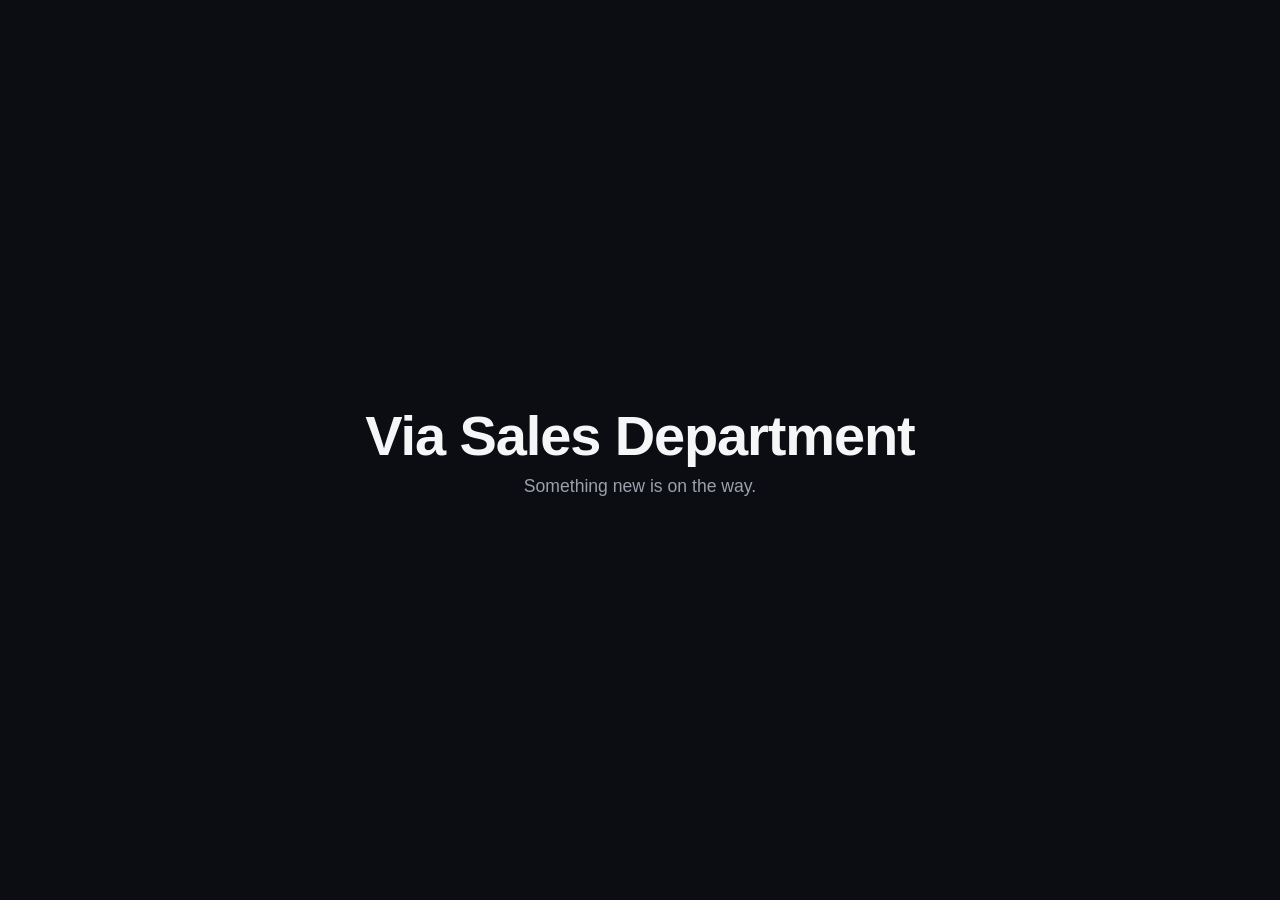
==== public/index.html @ f0879b27 "Scaffold usevia.io placeholder site with GitHub Pages deploy pipeline Plain static HTML/CSS placehol" ====
<!doctype html>
<html lang="en">
<head>
  <meta charset="utf-8" />
  <meta name="viewport" content="width=device-width, initial-scale=1" />
  <title>Via Sales Department</title>
  <meta name="description" content="Via Sales Department." />
  <link rel="stylesheet" href="styles.css" />
</head>
<body>
  <main class="hero">
    <h1>Via Sales Department</h1>
    <p class="tagline">Something new is on the way.</p>
  </main>
</body>
</html>
---- public/styles.css ----
:root {
  color-scheme: light dark;
  --bg: #0b0d12;
  --fg: #f5f6f8;
  --muted: #9aa1ac;
}

* {
  box-sizing: border-box;
}

body {
  margin: 0;
  min-height: 100vh;
  display: flex;
  align-items: center;
  justify-content: center;
  background: var(--bg);
  color: var(--fg);
  font-family: -apple-system, BlinkMacSystemFont, "Segoe UI", Roboto, Helvetica, Arial, sans-serif;
  text-align: center;
}

.hero {
  padding: 2rem;
}

h1 {
  font-size: clamp(2rem, 5vw, 3.5rem);
  margin: 0 0 0.5rem;
  letter-spacing: -0.02em;
}

.tagline {
  color: var(--muted);
  font-size: 1.1rem;
  margin: 0;
}
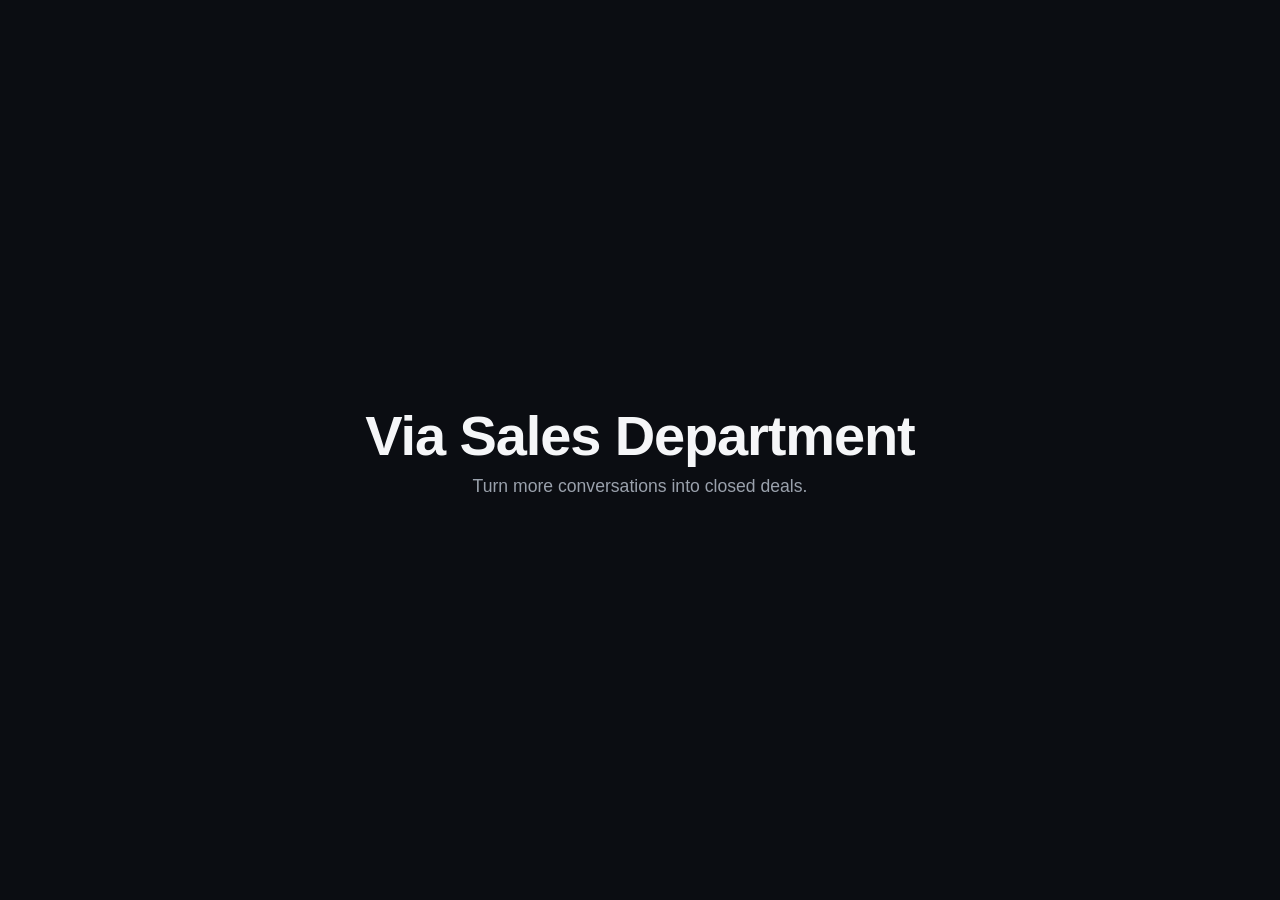
==== commit 6a836d11: "Add lightweight client-side A/B testing for landing page copy/CTAs Small dependency-free module (pub" ====
--- a/public/index.html
+++ b/public/index.html
@@ -10,7 +10,8 @@
 <body>
   <main class="hero">
     <h1>Via Sales Department</h1>
-    <p class="tagline">Something new is on the way.</p>
+    <p class="tagline" data-via-exp="tagline">Something new is on the way.</p>
   </main>
+  <script src="ab-test.js"></script>
 </body>
 </html>
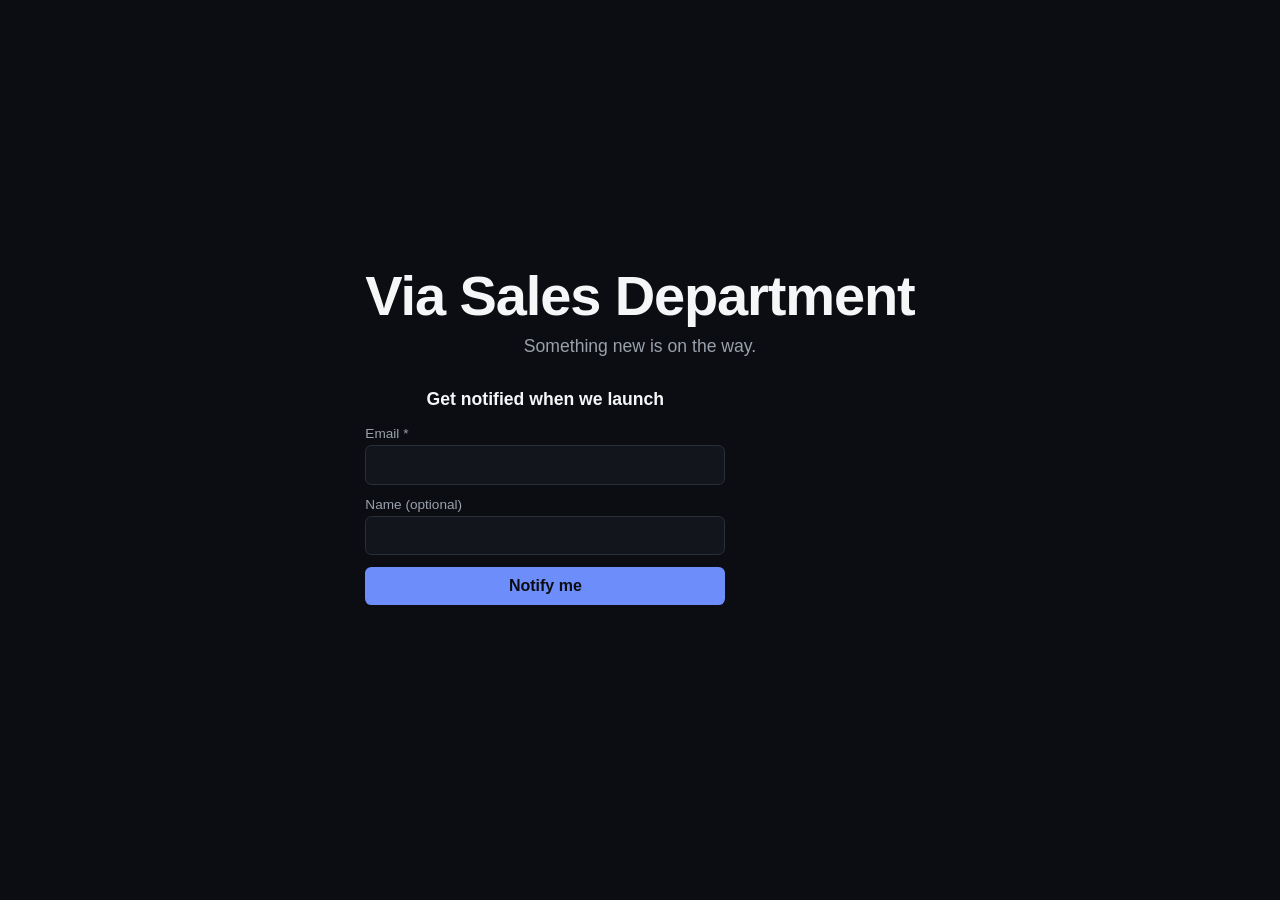
==== commit 93be70f7: "Add lead capture form with Formspree-backed delivery Adds an email/name signup form to the landing p" ====
--- a/public/index.html
+++ b/public/index.html
@@ -11,7 +11,28 @@
   <main class="hero">
     <h1>Via Sales Department</h1>
     <p class="tagline" data-via-exp="tagline">Something new is on the way.</p>
+
+    <section class="signup" aria-labelledby="signup-heading">
+      <h2 id="signup-heading">Get notified when we launch</h2>
+      <form id="lead-form" name="lead-form" method="POST" action="https://formspree.io/f/REPLACE_WITH_FORMSPREE_ID">
+        <div class="field">
+          <label for="lead-email">Email <span aria-hidden="true">*</span></label>
+          <input id="lead-email" name="email" type="email" autocomplete="email" required />
+        </div>
+        <div class="field">
+          <label for="lead-name">Name <span class="optional">(optional)</span></label>
+          <input id="lead-name" name="name" type="text" autocomplete="name" />
+        </div>
+        <!-- Honeypot: hidden from real users, bots tend to fill every field. -->
+        <input type="text" name="_gotcha" class="hp-field" tabindex="-1" autocomplete="off" aria-hidden="true" />
+        <input type="hidden" name="_subject" value="New usevia.io lead" />
+        <input type="hidden" name="_next" value="thank-you.html" />
+        <button type="submit">Notify me</button>
+        <p id="lead-form-status" class="form-status" role="status" aria-live="polite"></p>
+      </form>
+    </section>
   </main>
   <script src="ab-test.js"></script>
+  <script src="lead-form.js" defer></script>
 </body>
 </html>
--- a/public/styles.css
+++ b/public/styles.css
@@ -36,3 +36,91 @@
   font-size: 1.1rem;
   margin: 0;
 }
+
+/* Lead capture form (see lead-form.js) */
+
+.signup {
+  margin-top: 2rem;
+  max-width: 360px;
+  text-align: left;
+}
+
+.signup h2 {
+  font-size: 1.1rem;
+  margin: 0 0 1rem;
+  text-align: center;
+}
+
+.signup .field {
+  margin-bottom: 0.75rem;
+}
+
+.signup label {
+  display: block;
+  font-size: 0.85rem;
+  color: var(--muted);
+  margin-bottom: 0.25rem;
+}
+
+.signup .optional {
+  font-weight: normal;
+}
+
+.signup input[type="email"],
+.signup input[type="text"] {
+  width: 100%;
+  padding: 0.6rem 0.75rem;
+  border-radius: 0.4rem;
+  border: 1px solid #2a2f3a;
+  background: #12151c;
+  color: var(--fg);
+  font-size: 1rem;
+}
+
+.signup input:focus-visible {
+  outline: 2px solid #6d8dfa;
+  outline-offset: 1px;
+}
+
+.hp-field {
+  position: absolute;
+  left: -9999px;
+  width: 1px;
+  height: 1px;
+  overflow: hidden;
+}
+
+.signup button {
+  width: 100%;
+  padding: 0.65rem 1rem;
+  border-radius: 0.4rem;
+  border: none;
+  background: #6d8dfa;
+  color: #0b0d12;
+  font-weight: 600;
+  font-size: 1rem;
+  cursor: pointer;
+}
+
+.signup button:disabled {
+  opacity: 0.6;
+  cursor: default;
+}
+
+.form-status {
+  min-height: 1.2rem;
+  margin: 0.75rem 0 0;
+  font-size: 0.9rem;
+}
+
+.form-status--success {
+  color: #6fe3a1;
+}
+
+.form-status--error {
+  color: #f28b82;
+}
+
+.form-status--pending {
+  color: var(--muted);
+}
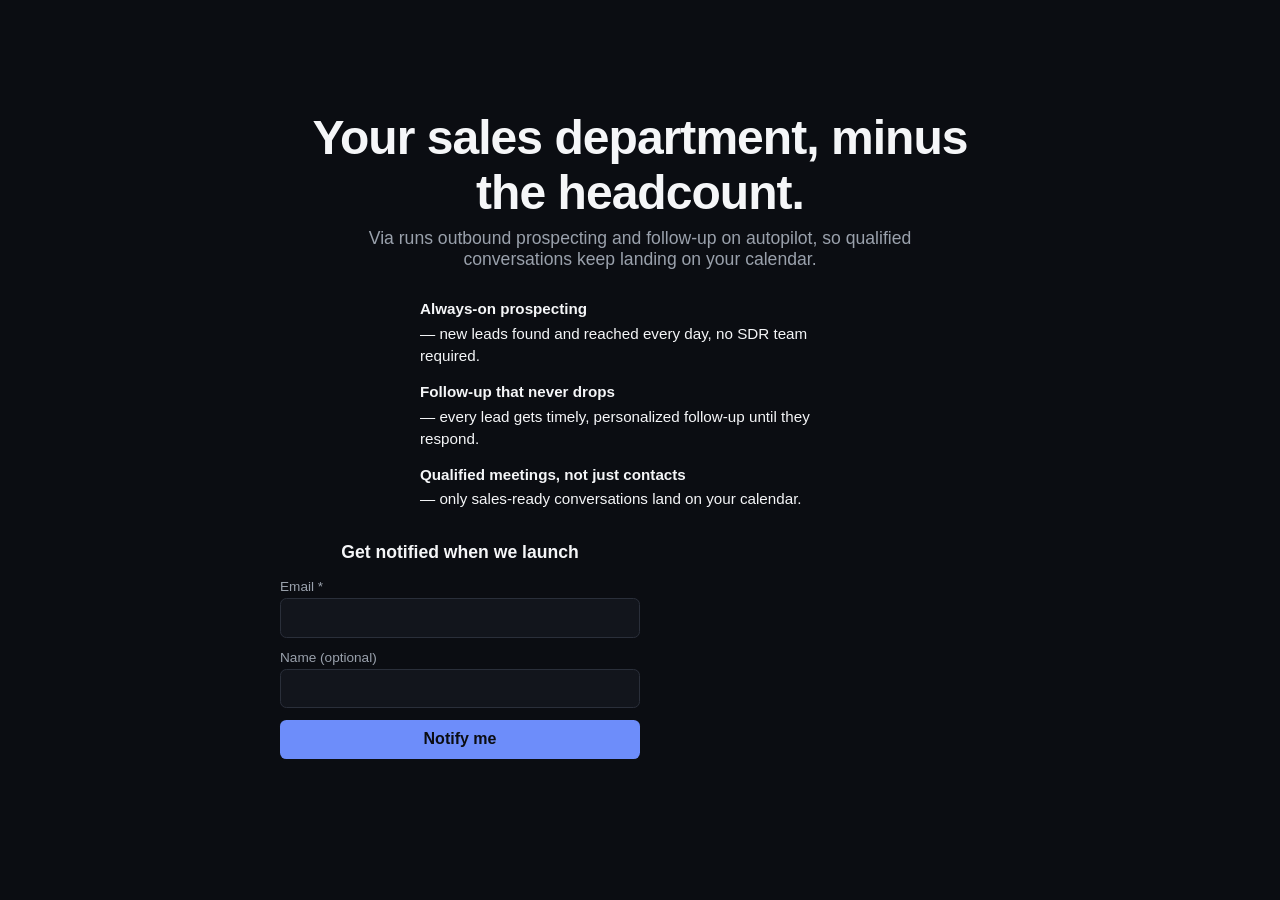
==== commit 92de045d: "Add v1 hero/value-prop copy and GA4 analytics scaffolding Replaces placeholder headline/tagline with" ====
--- a/public/index.html
+++ b/public/index.html
@@ -3,14 +3,54 @@
 <head>
   <meta charset="utf-8" />
   <meta name="viewport" content="width=device-width, initial-scale=1" />
-  <title>Via Sales Department</title>
-  <meta name="description" content="Via Sales Department." />
+  <title>Via | Your Sales Department, Minus the Headcount</title>
+  <meta name="description" content="Via runs outbound prospecting and follow-up on autopilot, so qualified conversations keep landing on your calendar." />
+  <link rel="canonical" href="https://usevia.io/" />
+  <meta name="robots" content="index, follow" />
+  <meta name="theme-color" content="#0b0d12" />
+
+  <meta property="og:type" content="website" />
+  <meta property="og:site_name" content="Via Sales Department" />
+  <meta property="og:url" content="https://usevia.io/" />
+  <meta property="og:title" content="Via | Your Sales Department, Minus the Headcount" />
+  <meta property="og:description" content="Via runs outbound prospecting and follow-up on autopilot, so qualified conversations keep landing on your calendar." />
+  <meta property="og:image" content="https://usevia.io/og-image.png" />
+  <meta property="og:image:width" content="1200" />
+  <meta property="og:image:height" content="630" />
+
+  <meta name="twitter:card" content="summary_large_image" />
+  <meta name="twitter:title" content="Via | Your Sales Department, Minus the Headcount" />
+  <meta name="twitter:description" content="Via runs outbound prospecting and follow-up on autopilot, so qualified conversations keep landing on your calendar." />
+  <meta name="twitter:image" content="https://usevia.io/og-image.png" />
+
+  <link rel="icon" href="favicon.ico" sizes="32x32" />
+  <link rel="icon" href="favicon-16.png" type="image/png" sizes="16x16" />
+  <link rel="icon" href="favicon-32.png" type="image/png" sizes="32x32" />
+  <link rel="apple-touch-icon" href="apple-touch-icon.png" />
+
   <link rel="stylesheet" href="styles.css" />
+
+  <!--
+    Analytics: GA4. No-ops until a real Measurement ID replaces the
+    placeholder below — see README "Analytics" for the one-line activation
+    step. ab-test.js and lead-form.js already report events via `gtag` if
+    it's present, so no code changes are needed once this ID is set.
+  -->
+  <script>
+    window.__VIA_GA_MEASUREMENT_ID = "REPLACE_WITH_GA4_MEASUREMENT_ID";
+  </script>
+  <script src="analytics.js" defer></script>
 </head>
 <body>
   <main class="hero">
-    <h1>Via Sales Department</h1>
-    <p class="tagline" data-via-exp="tagline">Something new is on the way.</p>
+    <h1>Your sales department, minus the headcount.</h1>
+    <p class="tagline" data-via-exp="tagline">Via runs outbound prospecting and follow-up on autopilot, so qualified conversations keep landing on your calendar.</p>
+
+    <ul class="value-list">
+      <li><strong>Always-on prospecting</strong> — new leads found and reached every day, no SDR team required.</li>
+      <li><strong>Follow-up that never drops</strong> — every lead gets timely, personalized follow-up until they respond.</li>
+      <li><strong>Qualified meetings, not just contacts</strong> — only sales-ready conversations land on your calendar.</li>
+    </ul>
 
     <section class="signup" aria-labelledby="signup-heading">
       <h2 id="signup-heading">Get notified when we launch</h2>
@@ -27,12 +67,12 @@
         <input type="text" name="_gotcha" class="hp-field" tabindex="-1" autocomplete="off" aria-hidden="true" />
         <input type="hidden" name="_subject" value="New usevia.io lead" />
         <input type="hidden" name="_next" value="thank-you.html" />
-        <button type="submit">Notify me</button>
+        <button type="submit" data-via-conversion="tagline">Notify me</button>
         <p id="lead-form-status" class="form-status" role="status" aria-live="polite"></p>
       </form>
     </section>
   </main>
-  <script src="ab-test.js"></script>
+  <script src="ab-test.js" defer></script>
   <script src="lead-form.js" defer></script>
 </body>
 </html>
--- a/public/styles.css
+++ b/public/styles.css
@@ -26,15 +26,40 @@
 }
 
 h1 {
-  font-size: clamp(2rem, 5vw, 3.5rem);
+  font-size: clamp(1.75rem, 4vw, 3rem);
   margin: 0 0 0.5rem;
   letter-spacing: -0.02em;
+  max-width: 720px;
+  margin-left: auto;
+  margin-right: auto;
 }
 
 .tagline {
   color: var(--muted);
   font-size: 1.1rem;
-  margin: 0;
+  margin: 0 auto;
+  max-width: 560px;
+}
+
+.value-list {
+  list-style: none;
+  margin: 1.75rem auto 2rem;
+  padding: 0;
+  max-width: 440px;
+  text-align: left;
+  display: grid;
+  gap: 0.9rem;
+}
+
+.value-list li {
+  font-size: 0.95rem;
+  line-height: 1.45;
+  color: var(--fg);
+}
+
+.value-list strong {
+  display: block;
+  margin-bottom: 0.15rem;
 }
 
 /* Lead capture form (see lead-form.js) */
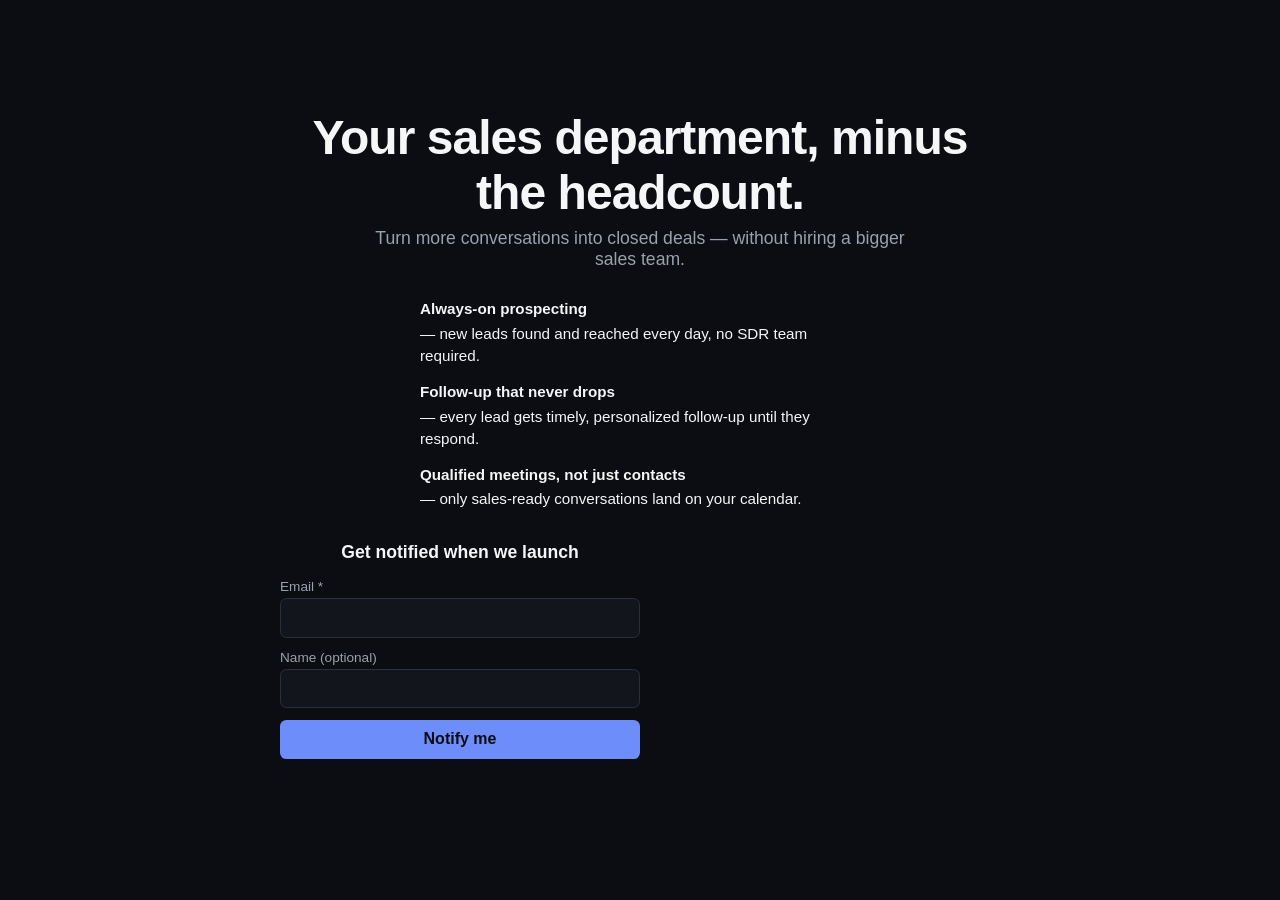
==== commit 681c91f7: "Point SEO URLs at the live GitHub Pages host, not usevia.io canonical/og:url/og:image/twitter:image/" ====
--- a/public/index.html
+++ b/public/index.html
@@ -5,23 +5,23 @@
   <meta name="viewport" content="width=device-width, initial-scale=1" />
   <title>Via | Your Sales Department, Minus the Headcount</title>
   <meta name="description" content="Via runs outbound prospecting and follow-up on autopilot, so qualified conversations keep landing on your calendar." />
-  <link rel="canonical" href="https://usevia.io/" />
+  <link rel="canonical" href="https://ogmiossa.github.io/usevia-landing/" />
   <meta name="robots" content="index, follow" />
   <meta name="theme-color" content="#0b0d12" />
 
   <meta property="og:type" content="website" />
   <meta property="og:site_name" content="Via Sales Department" />
-  <meta property="og:url" content="https://usevia.io/" />
+  <meta property="og:url" content="https://ogmiossa.github.io/usevia-landing/" />
   <meta property="og:title" content="Via | Your Sales Department, Minus the Headcount" />
   <meta property="og:description" content="Via runs outbound prospecting and follow-up on autopilot, so qualified conversations keep landing on your calendar." />
-  <meta property="og:image" content="https://usevia.io/og-image.png" />
+  <meta property="og:image" content="https://ogmiossa.github.io/usevia-landing/og-image.png" />
   <meta property="og:image:width" content="1200" />
   <meta property="og:image:height" content="630" />
 
   <meta name="twitter:card" content="summary_large_image" />
   <meta name="twitter:title" content="Via | Your Sales Department, Minus the Headcount" />
   <meta name="twitter:description" content="Via runs outbound prospecting and follow-up on autopilot, so qualified conversations keep landing on your calendar." />
-  <meta name="twitter:image" content="https://usevia.io/og-image.png" />
+  <meta name="twitter:image" content="https://ogmiossa.github.io/usevia-landing/og-image.png" />
 
   <link rel="icon" href="favicon.ico" sizes="32x32" />
   <link rel="icon" href="favicon-16.png" type="image/png" sizes="16x16" />
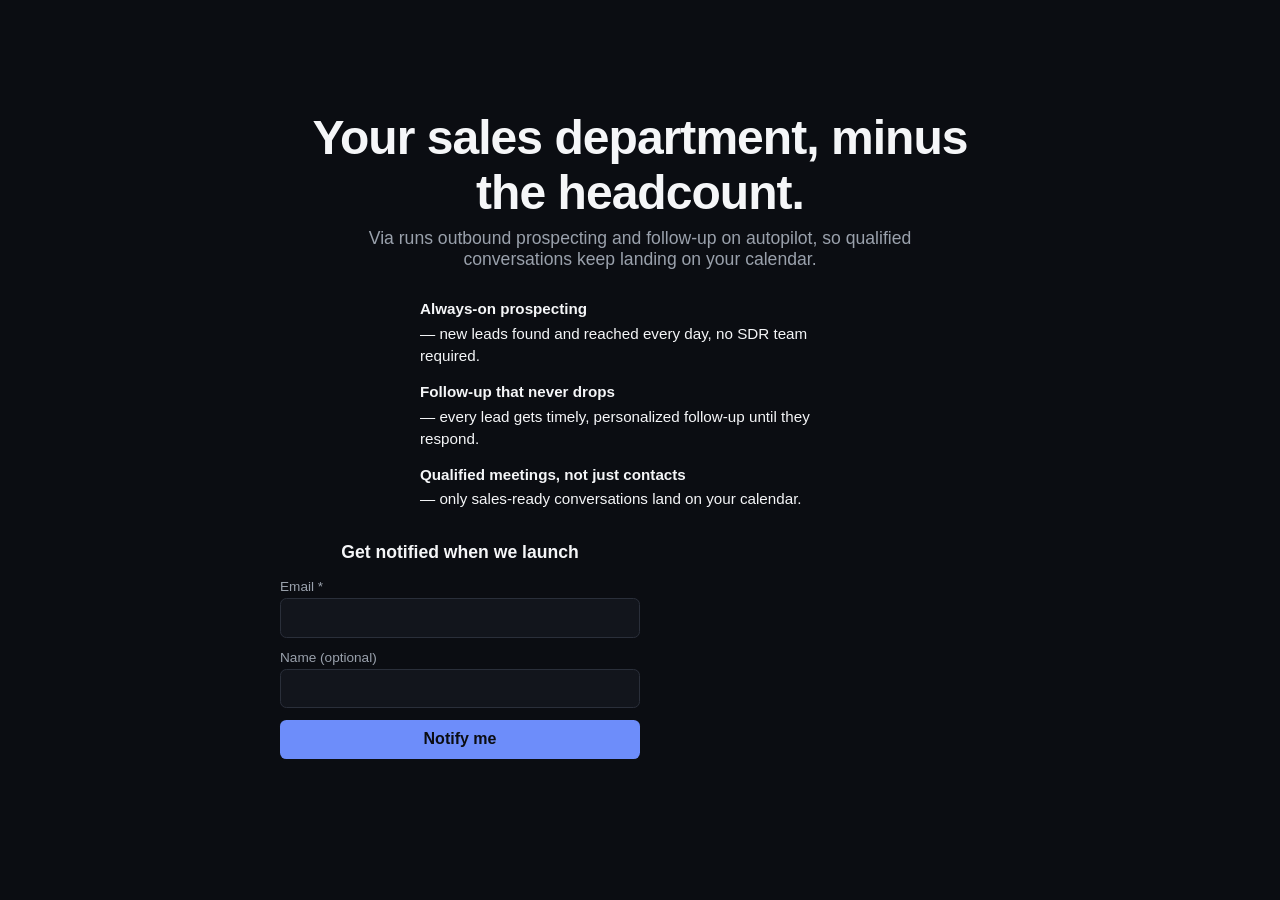
==== commit 281037b2: "Add first-touch UTM/click-id capture and attach it to lead submissions Persists utm_source/medium/ca" ====
--- a/public/index.html
+++ b/public/index.html
@@ -40,6 +40,12 @@
     window.__VIA_GA_MEASUREMENT_ID = "REPLACE_WITH_GA4_MEASUREMENT_ID";
   </script>
   <script src="analytics.js" defer></script>
+  <!--
+    First-touch UTM/click-id capture (see README "Analytics"). Loaded
+    before ab-test.js/lead-form.js so window.viaUTM is populated by the
+    time either runs.
+  -->
+  <script src="utm.js" defer></script>
 </head>
 <body>
   <main class="hero">
@@ -67,6 +73,13 @@
         <input type="text" name="_gotcha" class="hp-field" tabindex="-1" autocomplete="off" aria-hidden="true" />
         <input type="hidden" name="_subject" value="New usevia.io lead" />
         <input type="hidden" name="_next" value="thank-you.html" />
+        <!-- Populated from window.viaUTM by lead-form.js at submit time (see utm.js). -->
+        <input type="hidden" name="utm_source" />
+        <input type="hidden" name="utm_medium" />
+        <input type="hidden" name="utm_campaign" />
+        <input type="hidden" name="utm_term" />
+        <input type="hidden" name="utm_content" />
+        <input type="hidden" name="landing_page" />
         <button type="submit" data-via-conversion="tagline">Notify me</button>
         <p id="lead-form-status" class="form-status" role="status" aria-live="polite"></p>
       </form>
